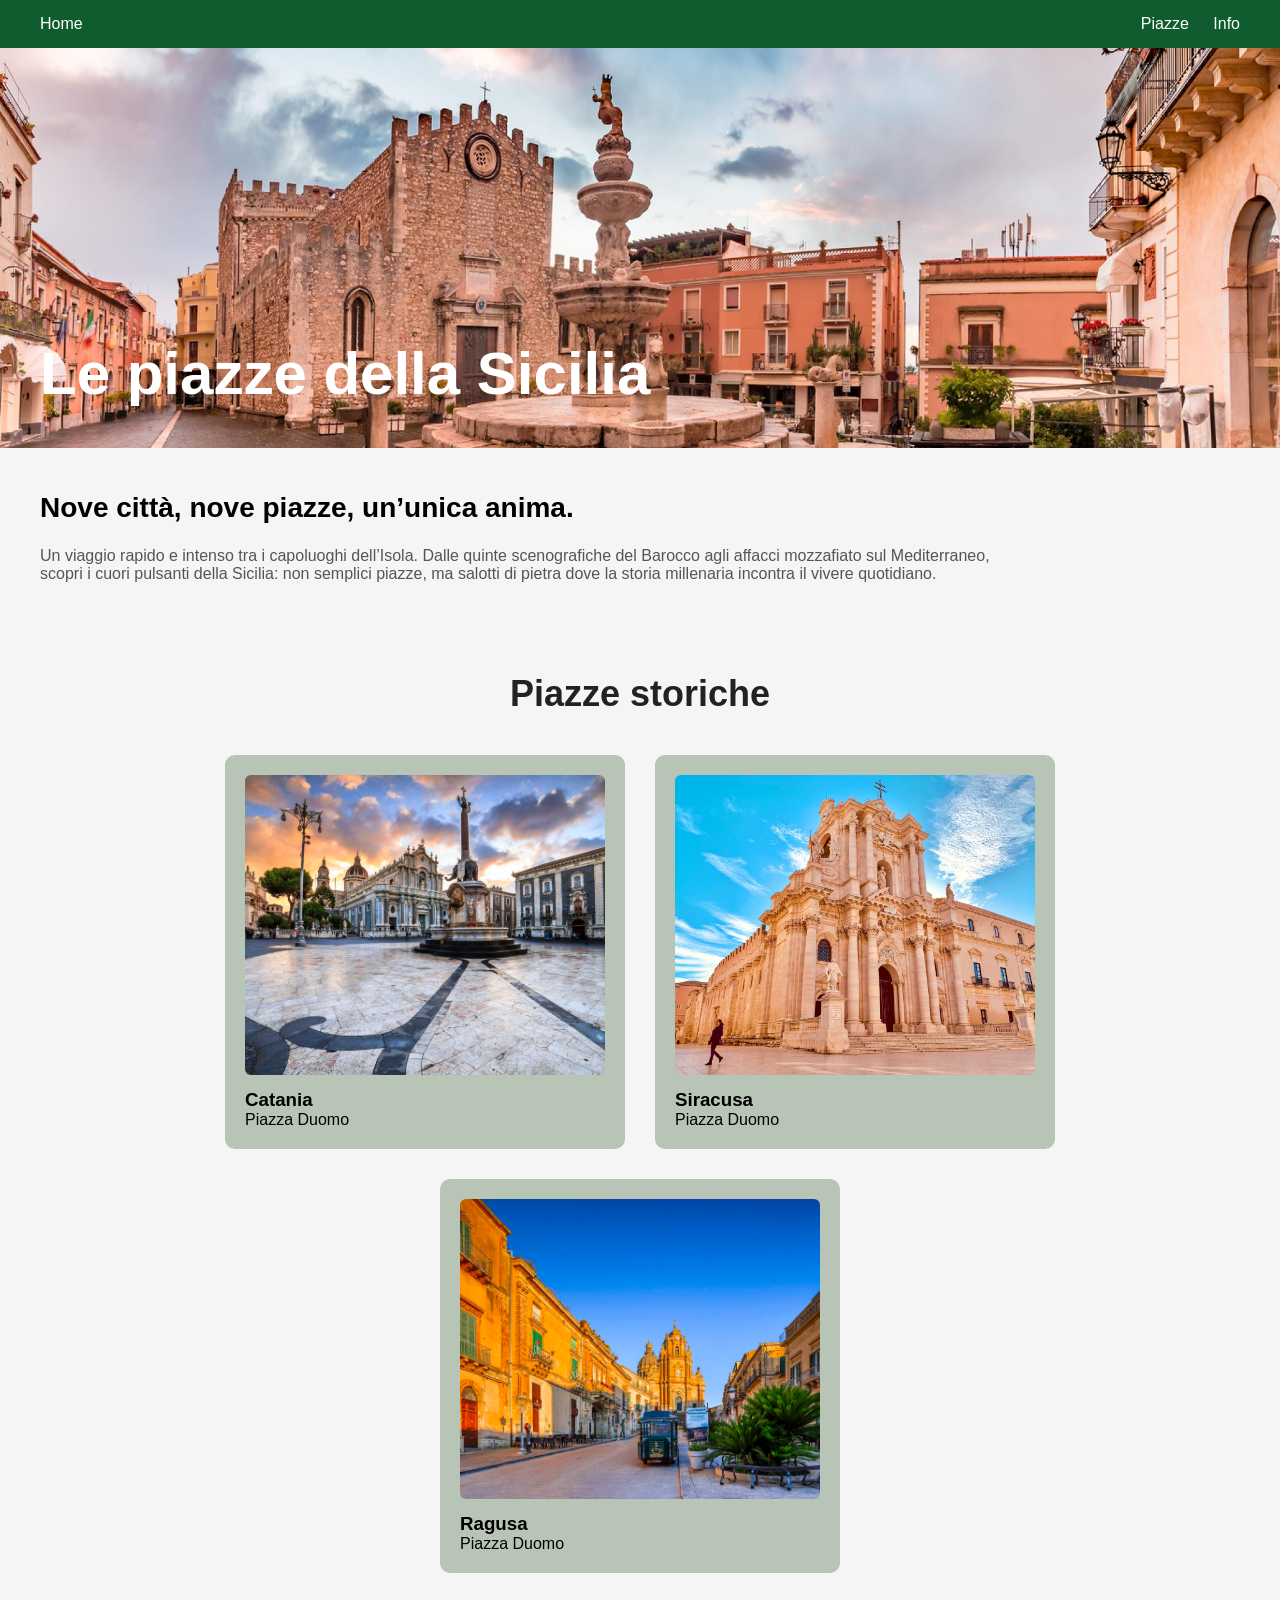
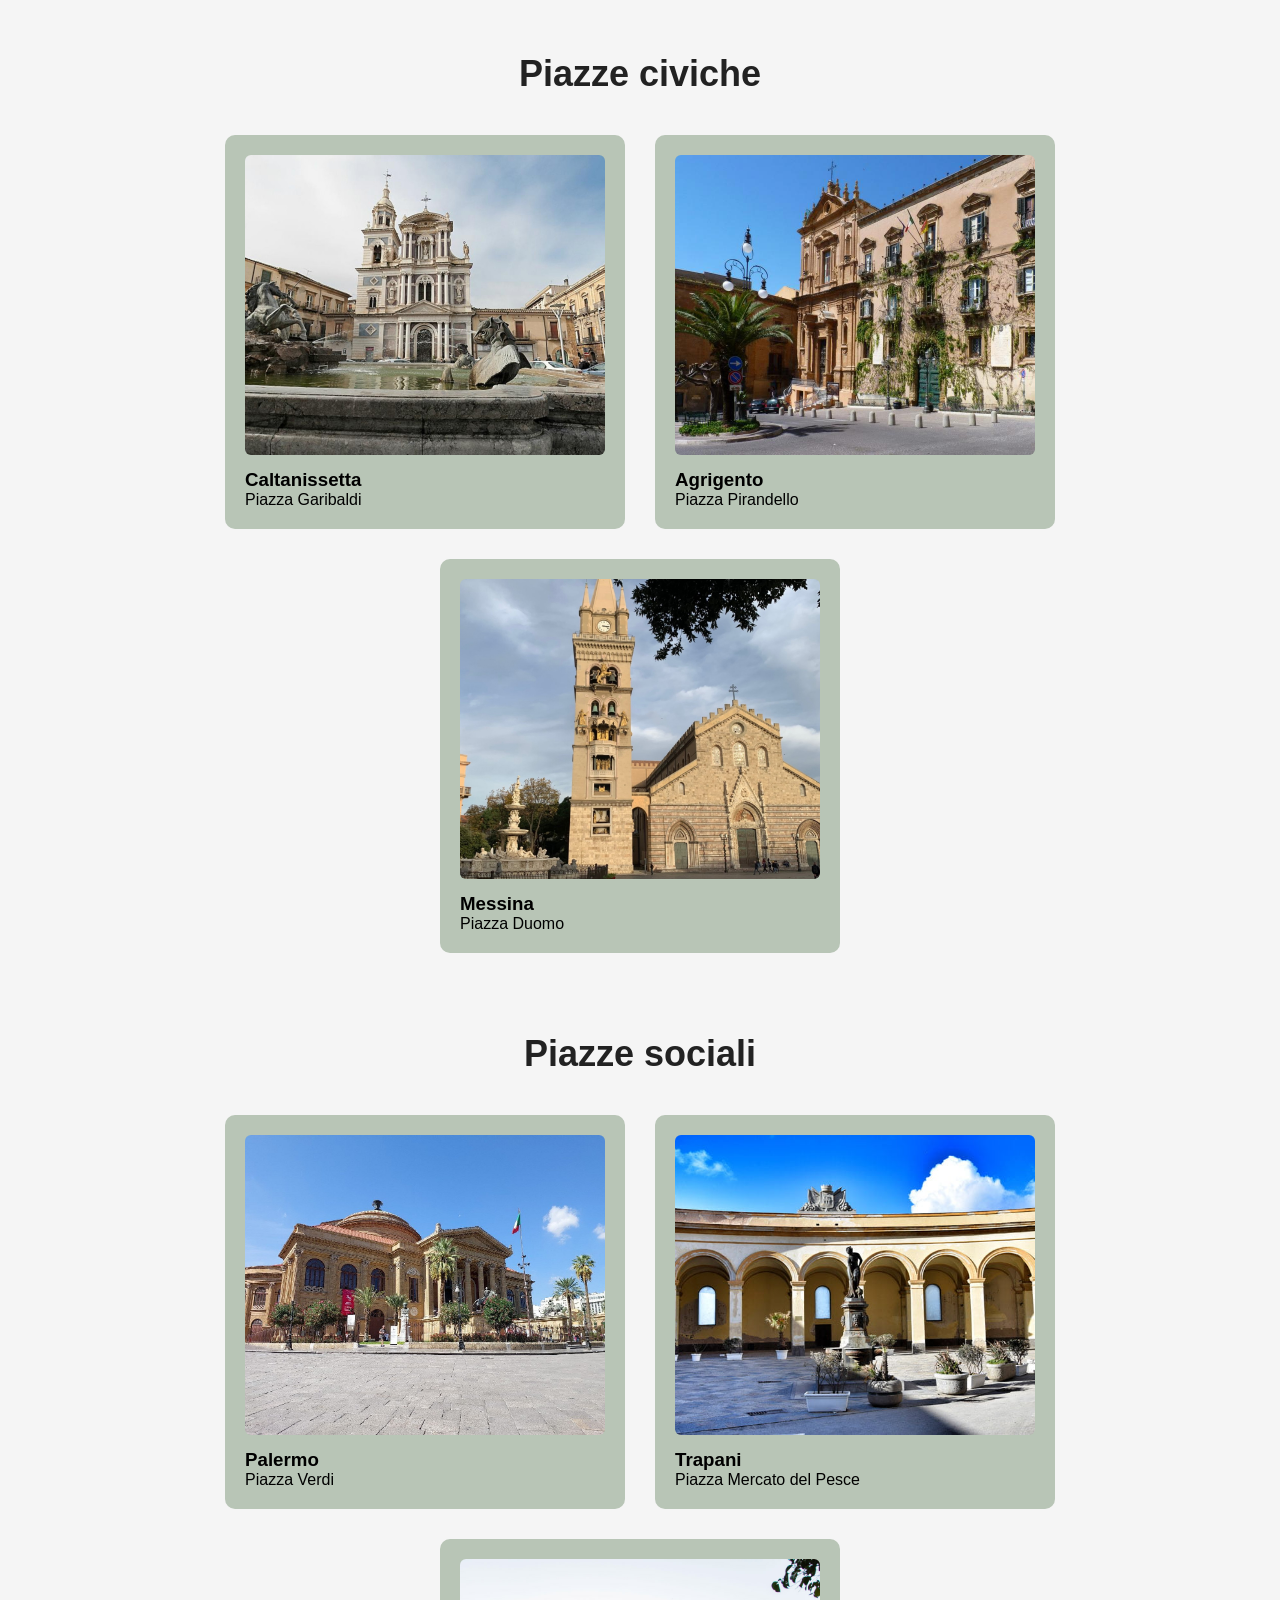
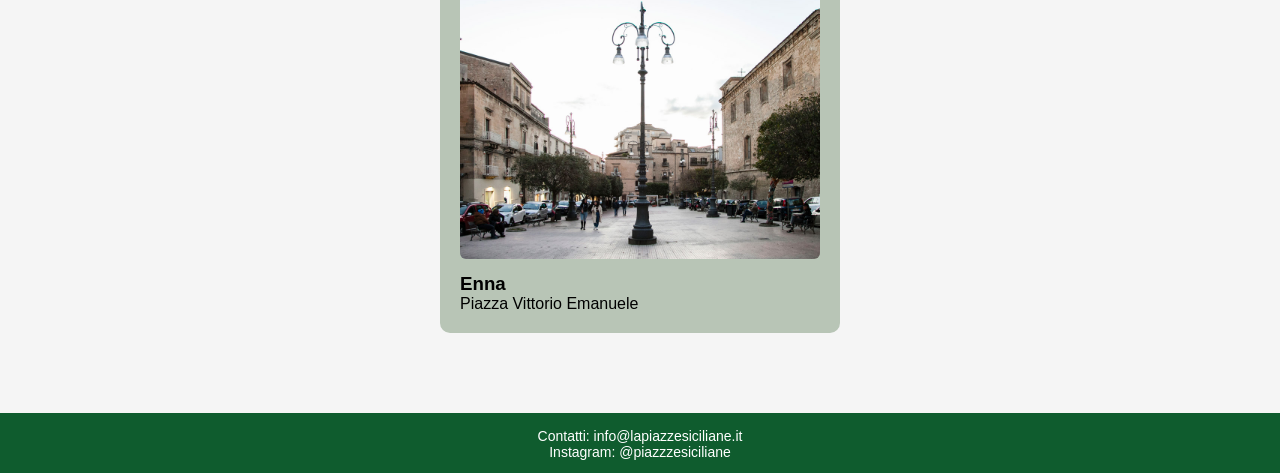
==== index.html @ 5704d7bc "Initial commit" ====
<!DOCTYPE html>
<html lang="it">
<head>
  <meta charset="UTF-8">
  <title>Le piazze della Sicilia</title>
  <link rel="stylesheet" href="stile.css">
</head>

<body>


<header class="navbar">
  <div class="nav-left">Home</div>
  <div class="nav-right">
    <a href="index.html">Piazze</a>
    <a href="#">Info</a>
  </div>
</header>


<section class="hero">

  <h1>Le piazze della Sicilia</h1>
</section>


<section class="intro">
  <p class="subtitle">Nove città, nove piazze, un’unica anima.</p>
  <p>Un viaggio rapido e intenso tra i capoluoghi dell’Isola. 
    Dalle quinte scenografiche del Barocco agli affacci mozzafiato sul Mediterraneo,<br>
    scopri i cuori pulsanti della Sicilia: non semplici piazze,
    ma salotti di pietra dove la storia millenaria incontra il vivere quotidiano.</p>
  
</section>


<section class="section">
  <h2>Piazze storiche</h2>

  <div class="grid">

    <a href="catania.html" class="card">
      <img src="img/cataniacard.jpg">
      <h3>Catania</h3>
      <p>Piazza Duomo</p>
    </a>

    <a href="siracusa.html" class="card">
      <img src="img/siracusacard.jpg"> 
      <h3>Siracusa</h3>
      <p>Piazza Duomo</p>
    </a>

    <a href="ragusa.html" class="card">
      <img src="img/ragusacard.jpg">
      <h3>Ragusa</h3>
      <p>Piazza Duomo</p>
    </a>

  </div>
</section>


<section class="section">
  <h2>Piazze civiche</h2>

  <div class="grid">

    <a href="caltanissetta.html" class="card">
      <img src="img/caltanissettacardjpg.jpg">
      <h3>Caltanissetta</h3>
      <p>Piazza Garibaldi</p>
    </a>

    <a href="agrigento.html" class="card">
      <img src="img/agrigentocard.jpg">
      <h3>Agrigento</h3>
      <p>Piazza Pirandello</p>
    </a>

    <a href="messina.html" class="card">
      <img src="img/messinacard.jpg">
      <h3>Messina</h3>
      <p>Piazza Duomo</p>
    </a>

  </div>
</section>


<section class="section">
  <h2>Piazze sociali</h2>

  <div class="grid">

    <a href="palermo.html" class="card">
      <img src="img/Palermocard.jpg">
      <h3>Palermo</h3>
      <p>Piazza Verdi</p>
    </a>

    <a href="trapani.html" class="card">
      <img src="img/trapanicard.jpg">
      <h3>Trapani</h3>
      <p>Piazza Mercato del Pesce</p>
    </a>

    <a href="enna.html" class="card">
      <img src="img/Ennacard.jpg">
      <h3>Enna</h3>
      <p>Piazza Vittorio Emanuele</p>
    </a>

  </div>
</section>


<footer class="footer">
  <p>Contatti: info@lapiazzesiciliane.it</p>
  <p>Instagram: @piazzzesiciliane</p>
</footer>

</body>
</html>
---- stile.css ----
* {
  margin: 0;
  padding: 0;
  box-sizing: border-box;
  font-family: sans-serif;
}

body {
  background: #f5f5f5;
}


.navbar {
  background: #0f5c2e;
  color: white;
  display: flex;
  justify-content: space-between;
  padding: 15px 40px;
  position: sticky;
  top: 0;
  z-index: 1000;
}

.navbar a {
  color: white;
  text-decoration: none;
  margin-left: 20px;
}


.hero {
  height: 400px;
  background: url(piazzesicilia.jpg) center/cover no-repeat; 
  display: flex;
  align-items: flex-end;
  padding: 40px;
  color: white;
}

.hero h1 {
  font-size: 60px;
}


.intro {
  padding: 40px;
}

.intro p:not(.subtitle) {
  margin-bottom: 10px;
  color: #555;
}
.subtitle{
    font-size: 28px;
    line-height: 1.4;
    font-weight: 600;
    margin-bottom: 20px;
    max-width: 600px;
    color: #000;
}


.section {
  padding: 40px;
}

.section h2 {
  margin-bottom: 40px;
  font-size: 36px;
  text-align: center;
  color: #222;
  font-weight: 600;
}


.grid {
  display: flex;
  gap: 30px;
  justify-content: center;
  flex-wrap: wrap;
}


.card {
  background: #b8c5b6;
  padding: 20px;
  border-radius: 10px;
  width: 400px;
  text-decoration: none;
  color: black;
  transition: 0.3s;
}

.card img {
  height: 300px;
  width: 100%;
  border-radius: 6px;
  margin-bottom: 10px;
  object-fit: cover;
}

.card:hover {
  transform: scale(1.05);
}
  

.footer {
  height: 60px;
  background: #0f5c2e;
  margin-top: 40px;
  color: white;
  font-size: 14px;
  text-align: center;
  padding: 15px;
}


.hero-detailcatania {
  height: 60vh;
  background: url("img/cataniacard.jpg") center/cover no-repeat;
  display: flex;
  align-items: flex-end;
  padding: 40px;
  color: white;
}

.hero-detail h1 {
  font-size: 50px;
}


.divider {
  border: none;
  height: 3px;
  background: #0f5c2e;
  margin: 40px;
}


.info-grid {
  display: flex;
  justify-content: space-around;
  text-align: center;
  padding: 40px;
  gap: 20px;
}

.image-section {
  display: flex;
  justify-content: center;
  padding: 40px;
}

.image-section img {
  width: 80%;
  border-radius: 10px;
}
.hero-detailsiracusa {
  height: 65vh;
  background: url("img/siracusacard.jpg") center 60% /cover no-repeat;
  display: flex;
  align-items: flex-end;
  padding: 40px;
  color: white;
}
.hero-detailragusa {
  height: 65vh;
  background: url("img/ragusacard.jpg") center 60% /cover no-repeat;
  display: flex;
  align-items: flex-end;
  padding: 40px;
  color: white;
}
.hero-detailtrapani {
  height: 65vh;
  background: url("img/trapanicard.jpg") center 60% /cover no-repeat;
  display: flex;
  align-items: flex-end;
  padding: 40px;
  color: white;
}
.hero-detailpalermo {
  height: 65vh;
  background: url("img/Palermocard.jpg") center 60% /cover no-repeat;
  display: flex;
  align-items: flex-end;
  padding: 40px;
  color: white;
}
.hero-detailmessina {
  height: 65vh;
  background: url("img/messinacard.jpg") center 60% /cover no-repeat;
  display: flex;
  align-items: flex-end;
  padding: 40px;
  color: white;

}
.hero-detailenna {
  height: 65vh;
  background: url("img/Ennacard.jpg") center 60% /cover no-repeat;
  display: flex;
  align-items: flex-end;
  padding: 40px;
  color: white;
}
.hero-detailcaltanissetta {
  height: 65vh;
  background: url("img/caltanissettacardjpg.jpg") center 60% /cover no-repeat;
  display: flex;
  align-items: flex-end;
  padding: 40px;
  color: white;
}
.hero-detailagrigento {
  height: 65vh;
  background: url("img/agrigentocard.jpg") center 60% /cover no-repeat;
  display: flex;
  align-items: flex-end;
  padding: 40px;
  color: white;
}
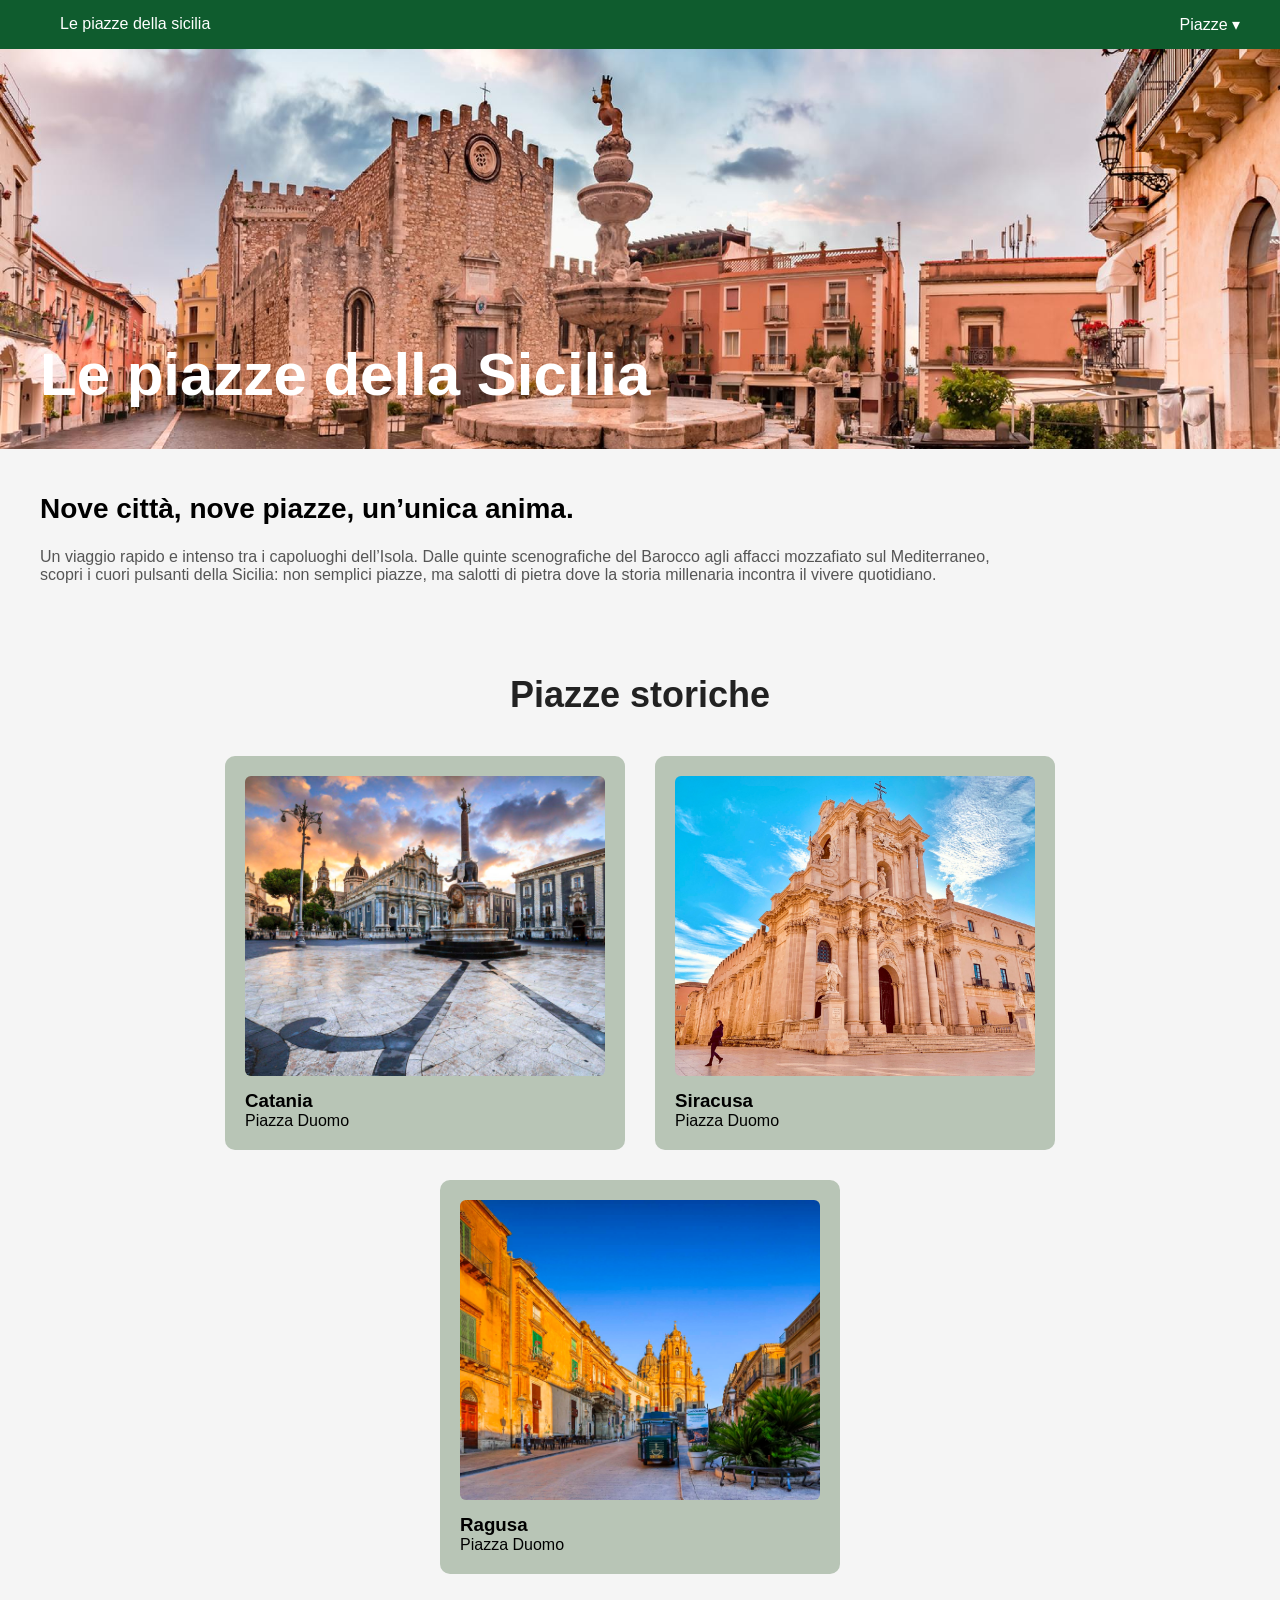
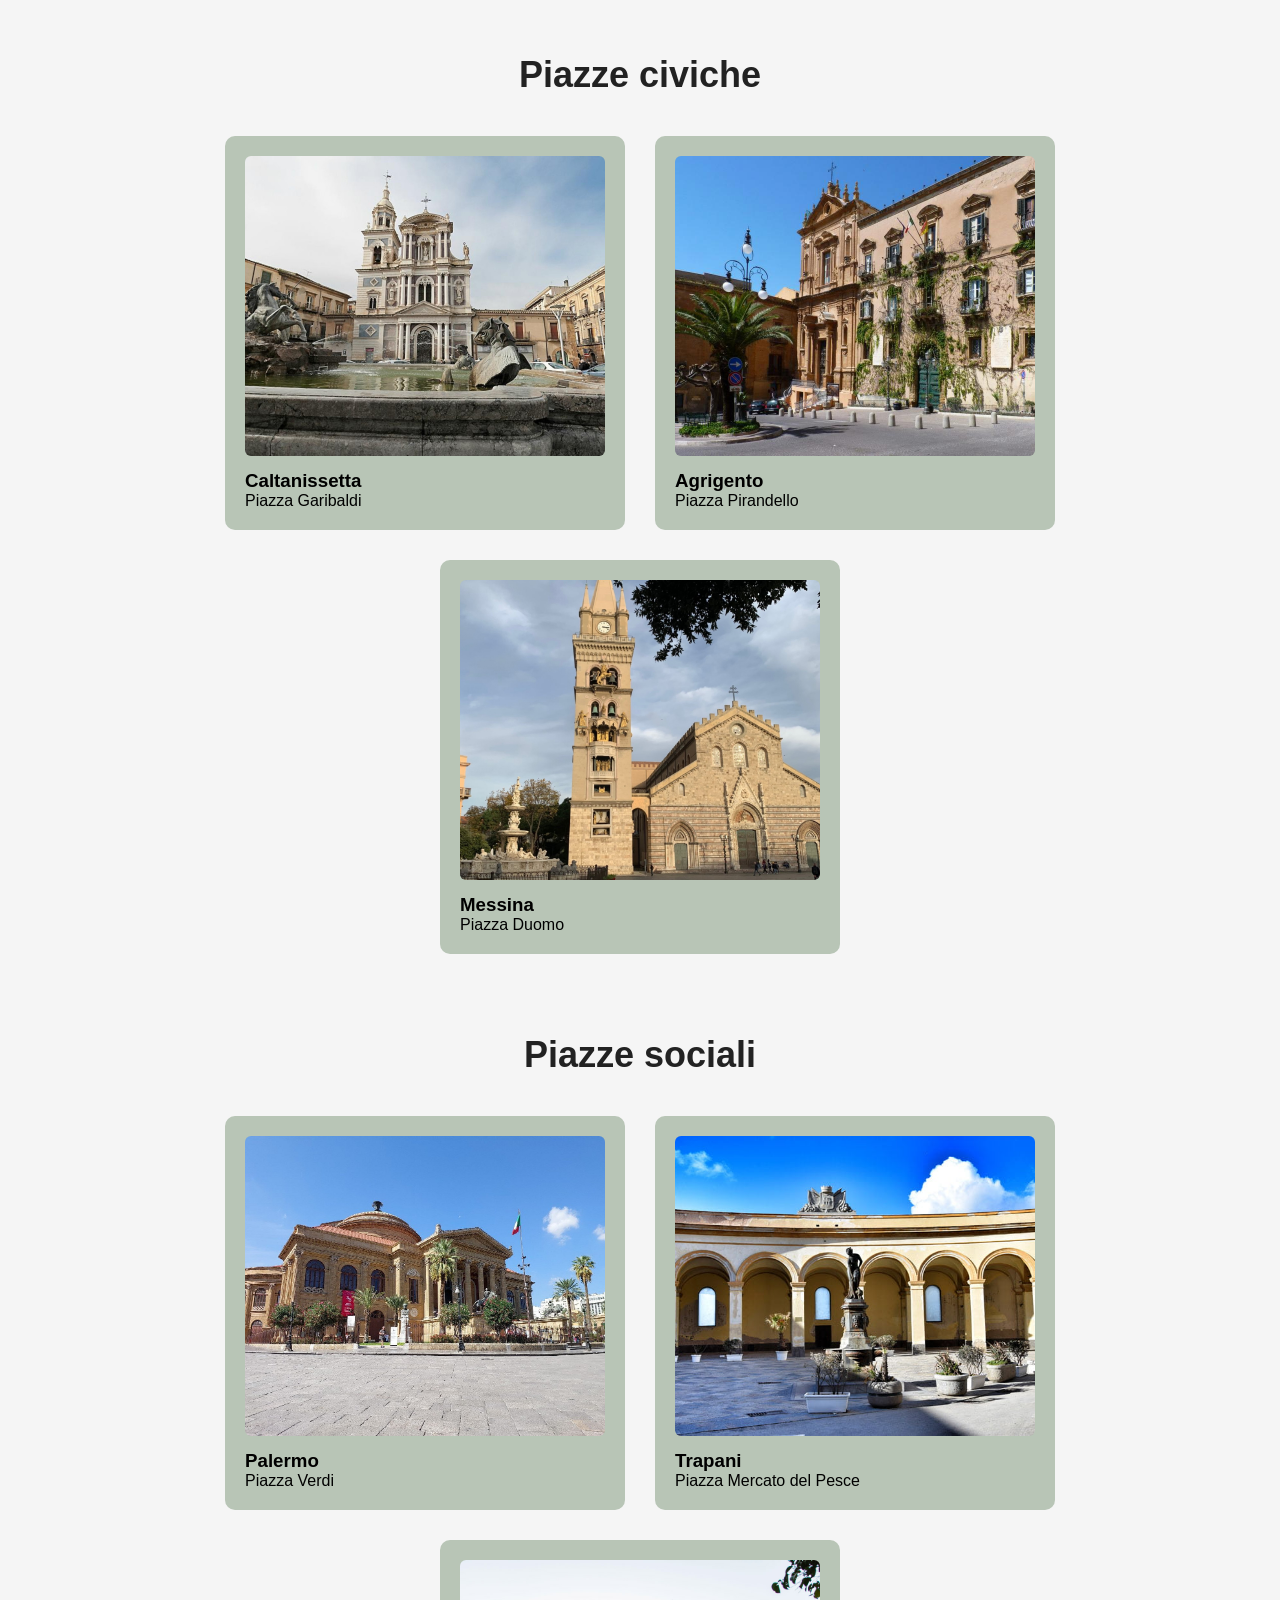
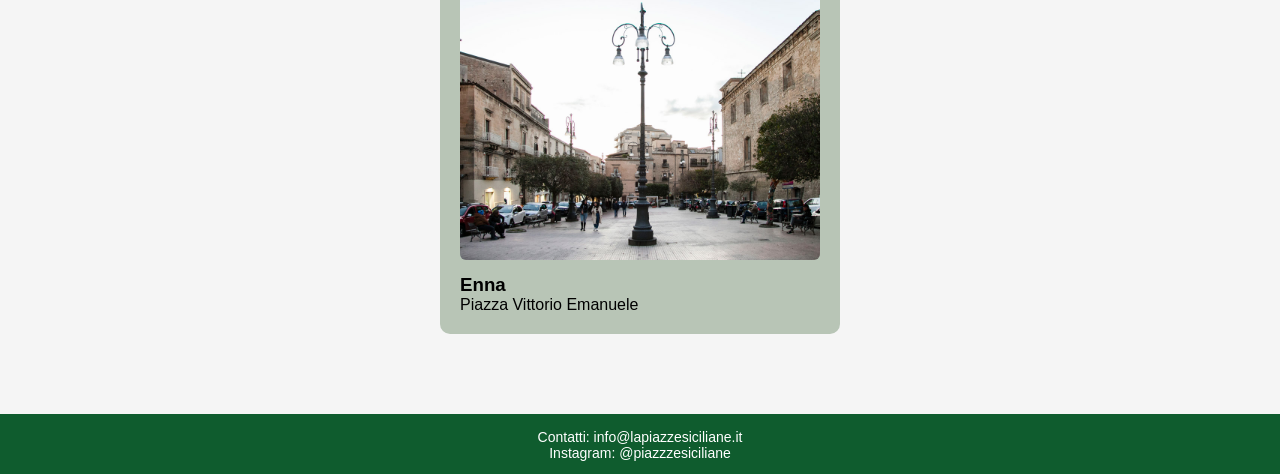
==== commit dbab8775: "aggiornamento modifiche" ====
--- a/index.html
+++ b/index.html
@@ -10,11 +10,32 @@
 
 
 <header class="navbar">
-  <div class="nav-left">Home</div>
+  <div class="nav-left">
+    <a href="index.html" > Le piazze della sicilia </a>
+  </div>
   <div class="nav-right">
-    <a href="index.html">Piazze</a>
-    <a href="#">Info</a>
   </div>
+  <div class="dropdown">
+  <span>Piazze ▾</span>
+
+  <div class="dropdown-content">
+
+  <div class="dropdown-title">Piazze storiche</div>
+  <a href="catania.html">Catania</a>
+  <a href="siracusa.html">Siracusa</a>
+  <a href="ragusa.html">Ragusa</a>
+
+  <div class="dropdown-title">Piazze civiche</div>
+  <a href="caltanissetta.html">Caltanissetta</a>
+  <a href="agrigento.html">Agrigento</a>
+  <a href="messina.html">Messina</a>
+
+  <div class="dropdown-title">Piazze sociali</div>
+  <a href="palermo.html">Palermo</a>
+  <a href="trapani.html">Trapani</a>
+  <a href="enna.html">Enna</a>
+
+</div>
 </header>
 
 
--- a/stile.css
+++ b/stile.css
@@ -19,6 +19,57 @@
   position: sticky;
   top: 0;
   z-index: 1000;
+}
+
+.dropdown {
+  position: relative;
+  display: inline-block;
+  cursor: pointer;
+}
+
+
+.dropdown-content {
+  display: none;
+  position: absolute;
+  background-color: white;
+  min-width: 220px;
+  box-shadow: 0px 4px 10px rgba(0,0,0,0.1);
+  border-radius: 6px;
+  
+  right: 0;
+  left: auto;
+}
+
+.dropdown-title{
+  padding: 10px 16px;
+  font-weight: bold;
+  font-size: 14px;
+  color: #333;
+  background-color: #f5f5f5;
+  border-top: 1px solid #ddd;
+
+}
+
+.dropdown-title:first-child{
+  border-top: none;
+}
+
+
+.dropdown-content a {
+  display: block;
+  padding: 10px 16px;
+  text-decoration: none;
+  color: black !important;
+  white-space: normal;
+}
+
+.dropdown-content a:hover {
+  background-color: #f2f2f2;
+}
+
+
+.dropdown:hover .dropdown-content {
+  display: block;
 }
 
 .navbar a {
@@ -133,16 +184,28 @@
   border: none;
   height: 3px;
   background: #0f5c2e;
-  margin: 40px;
+  margin: 40px auto;
+  width: 50%;
 }
 
 
 .info-grid {
   display: flex;
-  justify-content: space-around;
-  text-align: center;
+  flex-direction: column;
+  align-items: flex-start;
   padding: 40px;
   gap: 20px;
+}
+
+.info-grid div {
+  max-width: 700px;
+  text-align: left;
+}
+
+.container {
+  max-width: 900px;  
+  margin: 0 auto;     
+  padding: 0 20px;    
 }
 
 .image-section {
